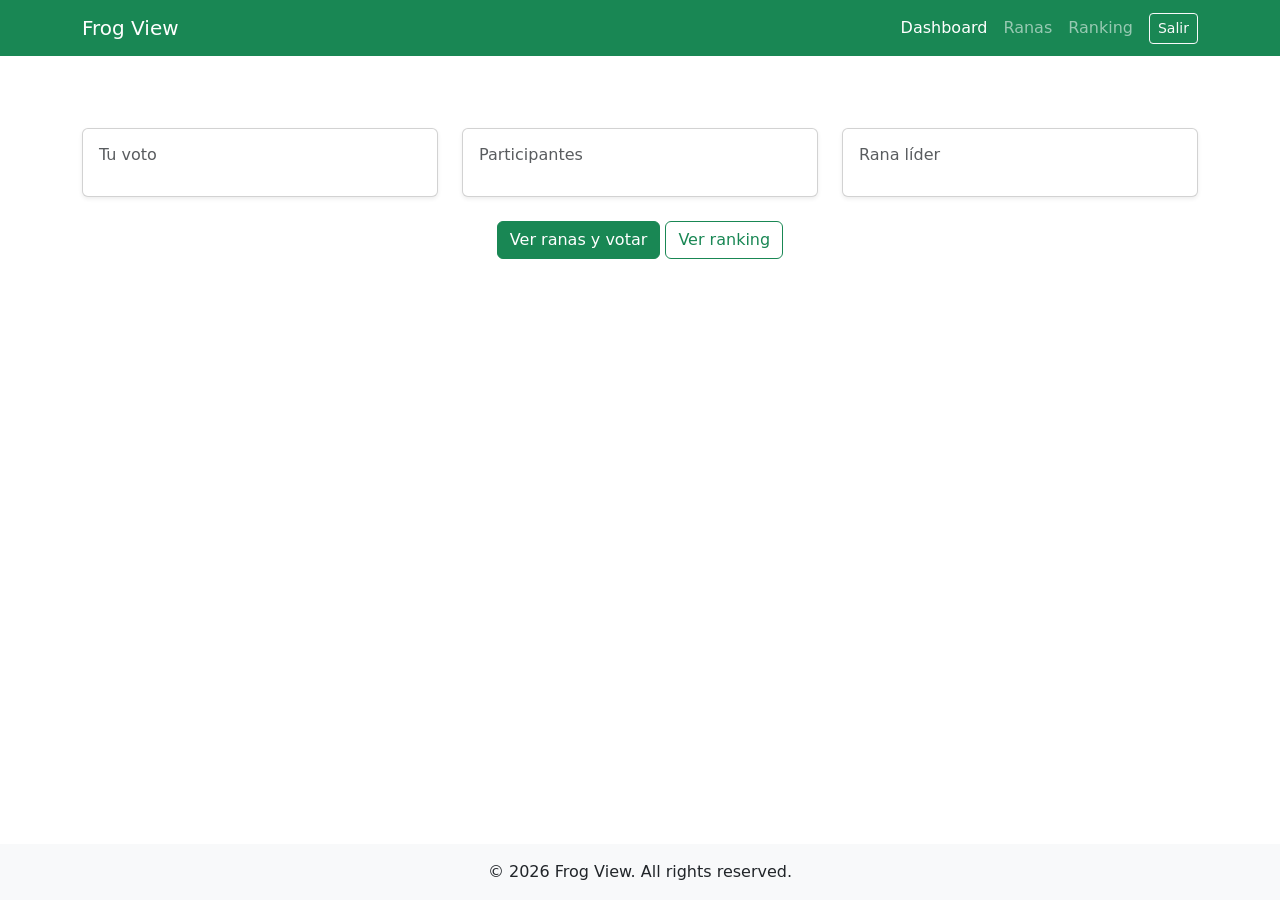
==== Pages/Dashboard.html @ e2ba09e1 "Implementado login y ranking" ====
<!DOCTYPE html>
<html lang="es">
<head>
    <meta charset="UTF-8">
    <meta name="viewport" content="width=device-width, initial-scale=1.0">
    <title>Dashboard | Frog View</title>
    <link href="https://cdn.jsdelivr.net/npm/bootstrap@5.3.3/dist/css/bootstrap.min.css" rel="stylesheet">
    <link href="../Style/style.css" rel="stylesheet">
</head>
<body class="d-flex flex-column min-vh-100">

    <nav class="navbar navbar-expand-lg bg-success navbar-dark">
        <div class="container">
            <a class="navbar-brand" href="Dashboard.html">Frog View</a>
            <ul class="navbar-nav ms-auto align-items-lg-center">
                <li class="nav-item"><a class="nav-link active" href="Dashboard.html">Dashboard</a></li>
                <li class="nav-item"><a class="nav-link" href="Frog.html">Ranas</a></li>
                <li class="nav-item"><a class="nav-link" href="Ranking.html">Ranking</a></li>
                <li class="nav-item"><button class="btn btn-outline-light btn-sm ms-lg-2" onclick="cerrarSesion('../index.html')">Salir</button></li>
            </ul>
        </div>
    </nav>

    <main class="container my-5 flex-grow-1">
        <h1 id="saludo" class="mb-4"></h1>
        <div class="row g-4">
            <div class="col-md-4"><div class="card h-100 shadow-sm"><div class="card-body">
                <h6 class="text-muted">Tu voto</h6><div id="tuVoto"></div>
            </div></div></div>
            <div class="col-md-4"><div class="card h-100 shadow-sm"><div class="card-body">
                <h6 class="text-muted">Participantes</h6><p class="display-6" id="totalUsuarios"></p>
            </div></div></div>
            <div class="col-md-4"><div class="card h-100 shadow-sm"><div class="card-body">
                <h6 class="text-muted">Rana líder</h6><div id="lider"></div>
            </div></div></div>
        </div>
        <div class="text-center mt-4">
            <a href="Frog.html" class="btn btn-success">Ver ranas y votar</a>
            <a href="Ranking.html" class="btn btn-outline-success">Ver ranking</a>
        </div>
    </main>

    <footer class="bg-light py-3">
        <p class="text-center mb-0">© 2026 Frog View. All rights reserved.</p>
    </footer>

    <script src="https://cdn.jsdelivr.net/npm/bootstrap@5.3.3/dist/js/bootstrap.bundle.min.js"></script>
    <script src="../Js/frogs.js"></script>
    <script src="../Js/auth.js"></script>
    <script>
        const u = requerirSesion("../index.html");
        saludo.textContent = "¡Hola, " + u.nametag + "!";
        totalUsuarios.textContent = DB.leer("usuarios", []).length;

        const mio = frogs.find(f => f.id === miVoto());
        tuVoto.innerHTML = mio ? `<strong>${mio.nombre}</strong>` : `<span class="text-muted">Aún no has votado</span>`;

        const conteo = conteoVotos();
        const top = frogs.reduce((a, b) => conteo[b.id] > conteo[a.id] ? b : a);
        lider.innerHTML = conteo[top.id] > 0
            ? `<strong>${top.nombre}</strong><br>${conteo[top.id]} voto(s)`
            : `<span class="text-muted">Aún no hay votos</span>`;
    </script>
</body>
</html>
---- Style/style.css ----
.frog-img {
    height: 220px;
    object-fit: cover;
}
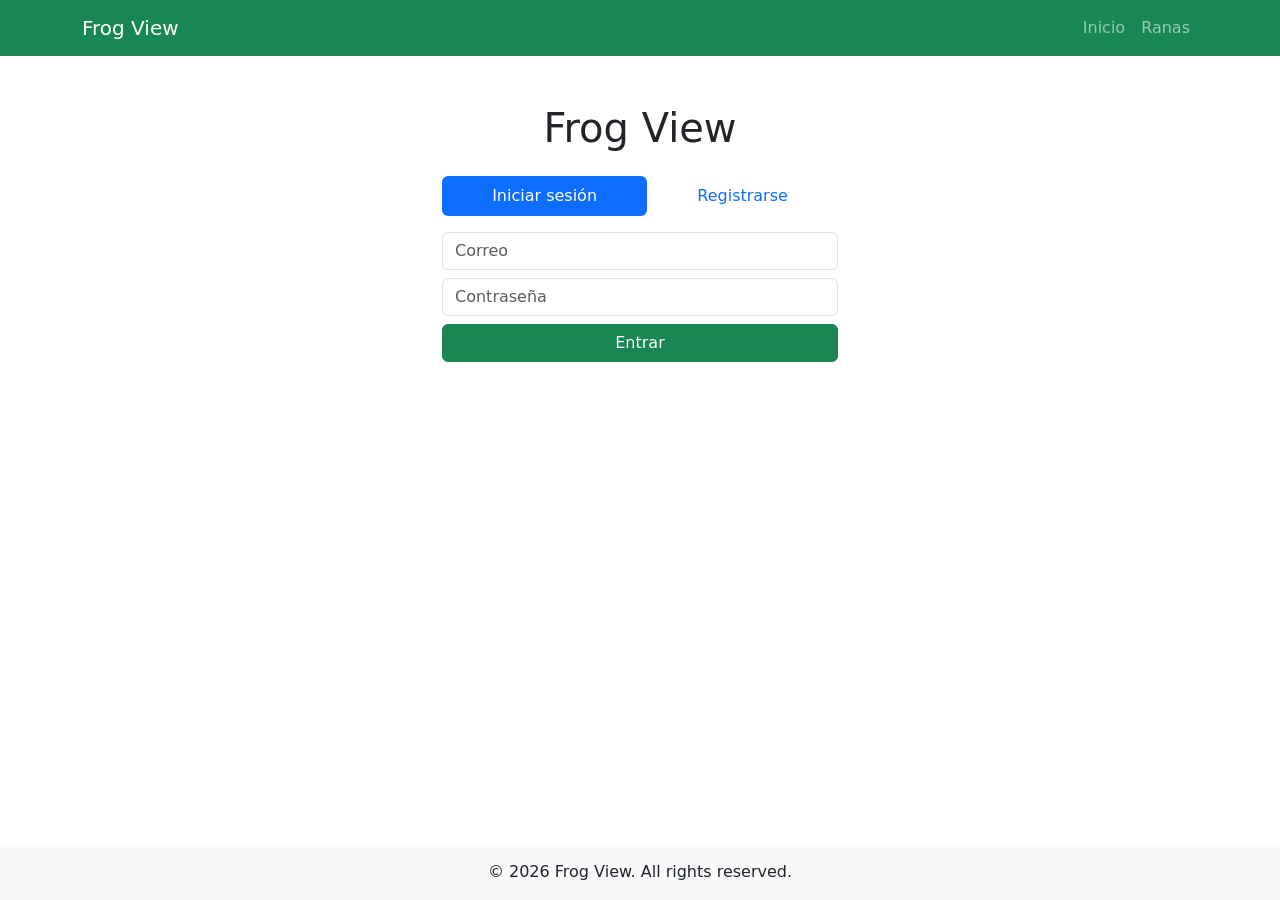
==== commit f14c907c: "Mejora Dashboard" ====
--- a/Pages/Dashboard.html
+++ b/Pages/Dashboard.html
@@ -5,15 +5,16 @@
     <meta name="viewport" content="width=device-width, initial-scale=1.0">
     <title>Dashboard | Frog View</title>
     <link href="https://cdn.jsdelivr.net/npm/bootstrap@5.3.3/dist/css/bootstrap.min.css" rel="stylesheet">
+    <link href="https://cdn.jsdelivr.net/npm/bootstrap-icons@1.11.3/font/bootstrap-icons.min.css" rel="stylesheet">
     <link href="../Style/style.css" rel="stylesheet">
 </head>
-<body class="d-flex flex-column min-vh-100">
+<body class="d-flex flex-column min-vh-100 bg-light">
 
     <nav class="navbar navbar-expand-lg bg-success navbar-dark">
         <div class="container">
             <a class="navbar-brand" href="Dashboard.html">Frog View</a>
             <ul class="navbar-nav ms-auto align-items-lg-center">
-                <li class="nav-item"><a class="nav-link active" href="Dashboard.html">Dashboard</a></li>
+                <li class="nav-item"><a class="nav-link active" href="Dashboard.html">Inicio</a></li>
                 <li class="nav-item"><a class="nav-link" href="Frog.html">Ranas</a></li>
                 <li class="nav-item"><a class="nav-link" href="Ranking.html">Ranking</a></li>
                 <li class="nav-item"><button class="btn btn-outline-light btn-sm ms-lg-2" onclick="cerrarSesion('../index.html')">Salir</button></li>
@@ -21,26 +22,77 @@
         </div>
     </nav>
 
-    <main class="container my-5 flex-grow-1">
-        <h1 id="saludo" class="mb-4"></h1>
-        <div class="row g-4">
-            <div class="col-md-4"><div class="card h-100 shadow-sm"><div class="card-body">
-                <h6 class="text-muted">Tu voto</h6><div id="tuVoto"></div>
-            </div></div></div>
-            <div class="col-md-4"><div class="card h-100 shadow-sm"><div class="card-body">
-                <h6 class="text-muted">Participantes</h6><p class="display-6" id="totalUsuarios"></p>
-            </div></div></div>
-            <div class="col-md-4"><div class="card h-100 shadow-sm"><div class="card-body">
-                <h6 class="text-muted">Rana líder</h6><div id="lider"></div>
-            </div></div></div>
+    <main class="container my-4 flex-grow-1">
+
+        <!-- Banner de bienvenida -->
+        <section class="hero rounded-4 p-4 p-md-5 mb-4 shadow">
+            <h1 class="display-5 fw-bold mb-2">¡Hola, <span id="saludo"></span>!</h1>
+            <p class="lead mb-4">Estas especies de ranas necesitan ayuda. Tu voto decide cuál es la favorita.</p>
+            <a href="Frog.html" class="btn btn-light me-2"><i class="bi bi-hand-thumbs-up-fill"></i> Votar</a>
+            <a href="Ranking.html" class="btn btn-outline-light"><i class="bi bi-bar-chart-fill"></i> Ver ranking</a>
+        </section>
+
+        <!-- Tu voto y rana líder -->
+        <div class="row g-4 mb-4">
+            <div class="col-lg-6">
+                <div class="card h-100 shadow-sm card-hover">
+                    <div class="card-body">
+                        <h6 class="text-muted text-uppercase"><i class="bi bi-heart-fill text-danger"></i> Tu voto</h6>
+                        <div id="tuVoto"></div>
+                    </div>
+                </div>
+            </div>
+            <div class="col-lg-6">
+                <div class="card h-100 shadow-sm card-hover">
+                    <div class="card-body">
+                        <h6 class="text-muted text-uppercase"><i class="bi bi-trophy-fill text-warning"></i> Rana líder</h6>
+                        <div id="lider"></div>
+                    </div>
+                </div>
+            </div>
         </div>
-        <div class="text-center mt-4">
-            <a href="Frog.html" class="btn btn-success">Ver ranas y votar</a>
-            <a href="Ranking.html" class="btn btn-outline-success">Ver ranking</a>
+
+        <!-- Estadísticas -->
+        <div class="row g-4 mb-4">
+            <div class="col-md-4">
+                <div class="card shadow-sm text-center card-hover">
+                    <div class="card-body">
+                        <i class="bi bi-people-fill fs-1 text-success"></i>
+                        <p class="display-6 mb-0" id="totalUsuarios">0</p>
+                        <small class="text-muted">Participantes</small>
+                    </div>
+                </div>
+            </div>
+            <div class="col-md-4">
+                <div class="card shadow-sm text-center card-hover">
+                    <div class="card-body">
+                        <i class="bi bi-check2-square fs-1 text-primary"></i>
+                        <p class="display-6 mb-0" id="totalVotos">0</p>
+                        <small class="text-muted">Votos emitidos</small>
+                    </div>
+                </div>
+            </div>
+            <div class="col-md-4">
+                <div class="card shadow-sm text-center card-hover">
+                    <div class="card-body">
+                        <i class="bi bi-exclamation-triangle-fill fs-1 text-danger"></i>
+                        <p class="display-6 mb-0" id="totalRanas">0</p>
+                        <small class="text-muted">Especies en peligro</small>
+                    </div>
+                </div>
+            </div>
+        </div>
+
+        <!-- Top 3 -->
+        <div class="card shadow-sm">
+            <div class="card-body">
+                <h5 class="mb-3"><i class="bi bi-award-fill text-warning"></i> Top 3 del momento</h5>
+                <div id="top3" class="d-flex flex-column gap-3"></div>
+            </div>
         </div>
     </main>
 
-    <footer class="bg-light py-3">
+    <footer class="bg-white py-3 border-top">
         <p class="text-center mb-0">© 2026 Frog View. All rights reserved.</p>
     </footer>
 
@@ -49,17 +101,80 @@
     <script src="../Js/auth.js"></script>
     <script>
         const u = requerirSesion("../index.html");
-        saludo.textContent = "¡Hola, " + u.nametag + "!";
-        totalUsuarios.textContent = DB.leer("usuarios", []).length;
+        const conteo = conteoVotos();
+        const totalVotos = Object.values(conteo).reduce((a, b) => a + b, 0);
+        const ordenadas = [...frogs].sort((a, b) => conteo[b.id] - conteo[a.id]);
+        const placeholder = "this.src='https://placehold.co/110x110?text=?'";
 
+        // Textos y estadísticas
+        document.getElementById("saludo").textContent = u.nametag;
+        document.getElementById("totalUsuarios").textContent = DB.leer("usuarios", []).length;
+        document.getElementById("totalVotos").textContent = totalVotos;
+        document.getElementById("totalRanas").textContent = frogs.length;
+
+        // Tu voto, con posición en el ranking
         const mio = frogs.find(f => f.id === miVoto());
-        tuVoto.innerHTML = mio ? `<strong>${mio.nombre}</strong>` : `<span class="text-muted">Aún no has votado</span>`;
+        if (mio) {
+            const posicion = 1 + frogs.filter(f => conteo[f.id] > conteo[mio.id]).length;
+            document.getElementById("tuVoto").innerHTML = `
+                <div class="d-flex align-items-center gap-3">
+                    <img src="../Img/${mio.img}" class="dash-img rounded-3" alt="${mio.nombre}" onerror="${placeholder}">
+                    <div>
+                        <h5 class="mb-1">${mio.nombre}</h5>
+                        <p class="fst-italic text-muted mb-2">${mio.cientifico}</p>
+                        <span class="badge bg-success">Va en el lugar ${posicion}</span>
+                        <span class="badge bg-secondary">${conteo[mio.id]} voto${conteo[mio.id] === 1 ? '' : 's'}</span>
+                    </div>
+                </div>`;
+        } else {
+            document.getElementById("tuVoto").innerHTML = `
+                <div class="text-center py-3">
+                    <i class="bi bi-emoji-neutral fs-1 text-muted"></i>
+                    <p class="text-muted mb-2">Aún no has votado</p>
+                    <a href="Frog.html" class="btn btn-sm btn-success">Elegir mi rana</a>
+                </div>`;
+        }
 
-        const conteo = conteoVotos();
-        const top = frogs.reduce((a, b) => conteo[b.id] > conteo[a.id] ? b : a);
-        lider.innerHTML = conteo[top.id] > 0
-            ? `<strong>${top.nombre}</strong><br>${conteo[top.id]} voto(s)`
-            : `<span class="text-muted">Aún no hay votos</span>`;
+        // Rana líder
+        const ganadora = ordenadas[0];
+        if (conteo[ganadora.id] > 0) {
+            document.getElementById("lider").innerHTML = `
+                <div class="d-flex align-items-center gap-3">
+                    <img src="../Img/${ganadora.img}" class="dash-img rounded-3" alt="${ganadora.nombre}" onerror="${placeholder}">
+                    <div>
+                        <h5 class="mb-1">${ganadora.nombre}</h5>
+                        <p class="fst-italic text-muted mb-2">${ganadora.cientifico}</p>
+                        <span class="badge bg-warning text-dark">🥇 ${conteo[ganadora.id]} voto${conteo[ganadora.id] === 1 ? '' : 's'}</span>
+                    </div>
+                </div>`;
+        } else {
+            document.getElementById("lider").innerHTML = `
+                <div class="text-center py-3">
+                    <i class="bi bi-hourglass-split fs-1 text-muted"></i>
+                    <p class="text-muted mb-0">Aún no hay votos</p>
+                </div>`;
+        }
+
+        // Top 3 con barras
+        const medallas = ["🥇", "🥈", "🥉"];
+        const top3 = document.getElementById("top3");
+        if (totalVotos === 0) {
+            top3.innerHTML = `<p class="text-muted mb-0">Cuando haya votos, aquí aparecerán las tres favoritas.</p>`;
+        } else {
+            ordenadas.slice(0, 3).forEach((r, i) => {
+                const pct = Math.round((conteo[r.id] / totalVotos) * 100);
+                top3.insertAdjacentHTML("beforeend", `
+                    <div>
+                        <div class="d-flex justify-content-between">
+                            <span>${medallas[i]} ${r.nombre}</span>
+                            <small class="text-muted">${conteo[r.id]} voto${conteo[r.id] === 1 ? '' : 's'} (${pct}%)</small>
+                        </div>
+                        <div class="progress" style="height: 10px;">
+                            <div class="progress-bar bg-success" style="width: ${pct}%"></div>
+                        </div>
+                    </div>`);
+            });
+        }
     </script>
 </body>
 </html>
--- a/Style/style.css
+++ b/Style/style.css
@@ -1,4 +1,23 @@
 .frog-img {
     height: 220px;
     object-fit: cover;
+}
+
+.hero {
+    background: linear-gradient(135deg, #198754, #0f5132);
+    color: #fff;
+}
+
+.card-hover {
+    transition: transform .2s, box-shadow .2s;
+}
+.card-hover:hover {
+    transform: translateY(-4px);
+    box-shadow: 0 .5rem 1rem rgba(0, 0, 0, .15) !important;
+}
+
+.dash-img {
+    width: 110px;
+    height: 110px;
+    object-fit: cover;
 }
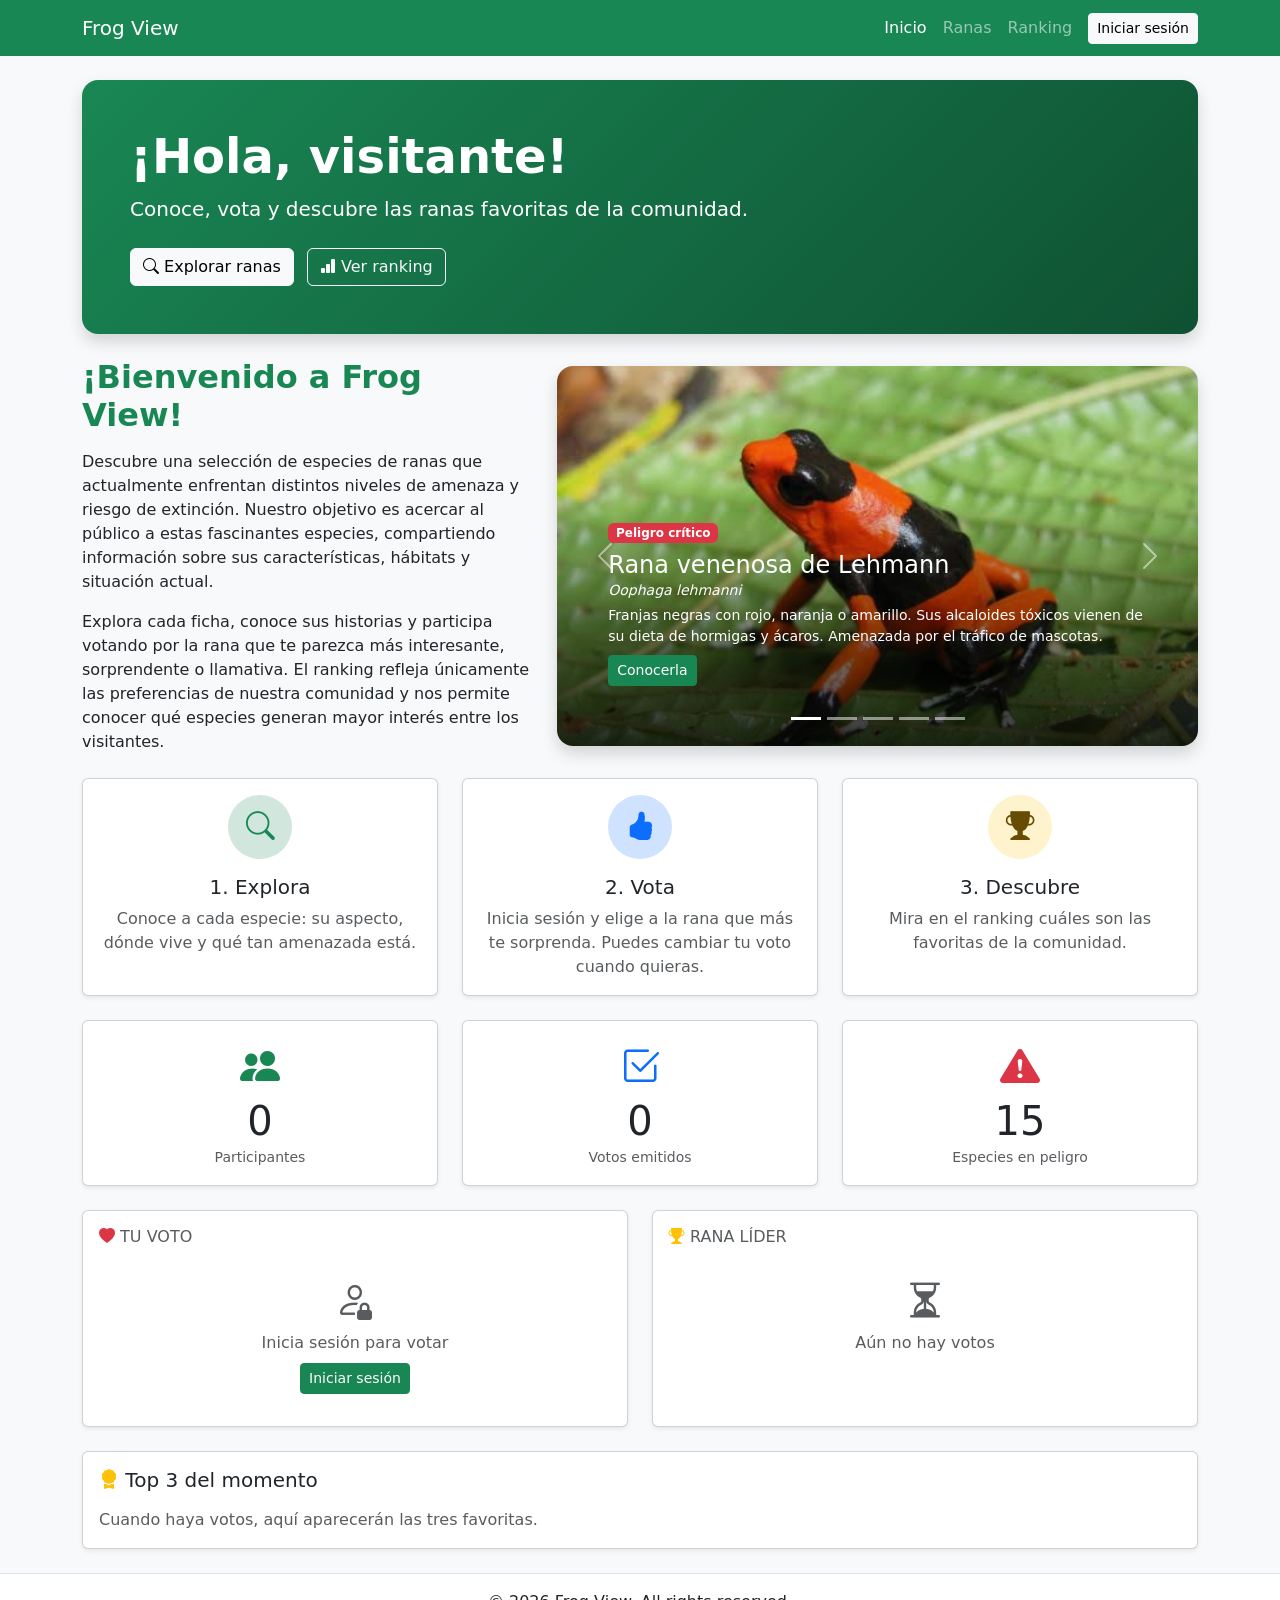
==== commit b50701b0: "Mejoras Dashboard y entrada de publico sin sesion" ====
--- a/Pages/Dashboard.html
+++ b/Pages/Dashboard.html
@@ -17,20 +17,105 @@
                 <li class="nav-item"><a class="nav-link active" href="Dashboard.html">Inicio</a></li>
                 <li class="nav-item"><a class="nav-link" href="Frog.html">Ranas</a></li>
                 <li class="nav-item"><a class="nav-link" href="Ranking.html">Ranking</a></li>
-                <li class="nav-item"><button class="btn btn-outline-light btn-sm ms-lg-2" onclick="cerrarSesion('../index.html')">Salir</button></li>
+                <li class="nav-item" id="navSesion"></li>
             </ul>
         </div>
     </nav>
 
     <main class="container my-4 flex-grow-1">
 
-        <!-- Banner de bienvenida -->
+        <!-- Banner -->
         <section class="hero rounded-4 p-4 p-md-5 mb-4 shadow">
             <h1 class="display-5 fw-bold mb-2">¡Hola, <span id="saludo"></span>!</h1>
-            <p class="lead mb-4">Estas especies de ranas necesitan ayuda. Tu voto decide cuál es la favorita.</p>
-            <a href="Frog.html" class="btn btn-light me-2"><i class="bi bi-hand-thumbs-up-fill"></i> Votar</a>
+            <p class="lead mb-4">Conoce, vota y descubre las ranas favoritas de la comunidad.</p>
+            <a id="btnPrincipal" href="Frog.html" class="btn btn-light me-2"></a>
             <a href="Ranking.html" class="btn btn-outline-light"><i class="bi bi-bar-chart-fill"></i> Ver ranking</a>
         </section>
+
+        <!-- Presentación + carrusel -->
+        <section class="row g-4 align-items-center mb-4">
+            <div class="col-lg-5">
+                <h2 class="fw-bold text-success mb-3">¡Bienvenido a Frog View!</h2>
+                <p>Descubre una selección de especies de ranas que actualmente enfrentan distintos niveles de amenaza y riesgo de extinción. Nuestro objetivo es acercar al público a estas fascinantes especies, compartiendo información sobre sus características, hábitats y situación actual.</p>
+                <p class="mb-0">Explora cada ficha, conoce sus historias y participa votando por la rana que te parezca más interesante, sorprendente o llamativa. El ranking refleja únicamente las preferencias de nuestra comunidad y nos permite conocer qué especies generan mayor interés entre los visitantes.</p>
+            </div>
+            <div class="col-lg-7">
+                <div id="carruselRanas" class="carousel slide shadow rounded-4 overflow-hidden">
+                    <div class="carousel-indicators" id="carruselIndicadores"></div>
+                    <div class="carousel-inner" id="carruselItems"></div>
+                    <button class="carousel-control-prev" type="button" data-bs-target="#carruselRanas" data-bs-slide="prev">
+                        <span class="carousel-control-prev-icon" aria-hidden="true"></span>
+                        <span class="visually-hidden">Anterior</span>
+                    </button>
+                    <button class="carousel-control-next" type="button" data-bs-target="#carruselRanas" data-bs-slide="next">
+                        <span class="carousel-control-next-icon" aria-hidden="true"></span>
+                        <span class="visually-hidden">Siguiente</span>
+                    </button>
+                </div>
+            </div>
+        </section>
+
+        <!-- Cómo funciona -->
+        <section class="row g-4 mb-4 text-center">
+            <div class="col-md-4">
+                <div class="card h-100 shadow-sm card-hover">
+                    <div class="card-body">
+                        <span class="paso-icono bg-success-subtle text-success mb-3"><i class="bi bi-search"></i></span>
+                        <h5>1. Explora</h5>
+                        <p class="text-muted mb-0">Conoce a cada especie: su aspecto, dónde vive y qué tan amenazada está.</p>
+                    </div>
+                </div>
+            </div>
+            <div class="col-md-4">
+                <div class="card h-100 shadow-sm card-hover">
+                    <div class="card-body">
+                        <span class="paso-icono bg-primary-subtle text-primary mb-3"><i class="bi bi-hand-thumbs-up-fill"></i></span>
+                        <h5>2. Vota</h5>
+                        <p class="text-muted mb-0">Inicia sesión y elige a la rana que más te sorprenda. Puedes cambiar tu voto cuando quieras.</p>
+                    </div>
+                </div>
+            </div>
+            <div class="col-md-4">
+                <div class="card h-100 shadow-sm card-hover">
+                    <div class="card-body">
+                        <span class="paso-icono bg-warning-subtle text-warning-emphasis mb-3"><i class="bi bi-trophy-fill"></i></span>
+                        <h5>3. Descubre</h5>
+                        <p class="text-muted mb-0">Mira en el ranking cuáles son las favoritas de la comunidad.</p>
+                    </div>
+                </div>
+            </div>
+        </section>
+
+        <!-- Estadísticas -->
+        <div class="row g-4 mb-4">
+            <div class="col-md-4">
+                <div class="card shadow-sm text-center card-hover">
+                    <div class="card-body">
+                        <i class="bi bi-people-fill fs-1 text-success"></i>
+                        <p class="display-6 mb-0" id="totalUsuarios">0</p>
+                        <small class="text-muted">Participantes</small>
+                    </div>
+                </div>
+            </div>
+            <div class="col-md-4">
+                <div class="card shadow-sm text-center card-hover">
+                    <div class="card-body">
+                        <i class="bi bi-check2-square fs-1 text-primary"></i>
+                        <p class="display-6 mb-0" id="totalVotos">0</p>
+                        <small class="text-muted">Votos emitidos</small>
+                    </div>
+                </div>
+            </div>
+            <div class="col-md-4">
+                <div class="card shadow-sm text-center card-hover">
+                    <div class="card-body">
+                        <i class="bi bi-exclamation-triangle-fill fs-1 text-danger"></i>
+                        <p class="display-6 mb-0" id="totalRanas">0</p>
+                        <small class="text-muted">Especies en peligro</small>
+                    </div>
+                </div>
+            </div>
+        </div>
 
         <!-- Tu voto y rana líder -->
         <div class="row g-4 mb-4">
@@ -47,37 +132,6 @@
                     <div class="card-body">
                         <h6 class="text-muted text-uppercase"><i class="bi bi-trophy-fill text-warning"></i> Rana líder</h6>
                         <div id="lider"></div>
-                    </div>
-                </div>
-            </div>
-        </div>
-
-        <!-- Estadísticas -->
-        <div class="row g-4 mb-4">
-            <div class="col-md-4">
-                <div class="card shadow-sm text-center card-hover">
-                    <div class="card-body">
-                        <i class="bi bi-people-fill fs-1 text-success"></i>
-                        <p class="display-6 mb-0" id="totalUsuarios">0</p>
-                        <small class="text-muted">Participantes</small>
-                    </div>
-                </div>
-            </div>
-            <div class="col-md-4">
-                <div class="card shadow-sm text-center card-hover">
-                    <div class="card-body">
-                        <i class="bi bi-check2-square fs-1 text-primary"></i>
-                        <p class="display-6 mb-0" id="totalVotos">0</p>
-                        <small class="text-muted">Votos emitidos</small>
-                    </div>
-                </div>
-            </div>
-            <div class="col-md-4">
-                <div class="card shadow-sm text-center card-hover">
-                    <div class="card-body">
-                        <i class="bi bi-exclamation-triangle-fill fs-1 text-danger"></i>
-                        <p class="display-6 mb-0" id="totalRanas">0</p>
-                        <small class="text-muted">Especies en peligro</small>
                     </div>
                 </div>
             </div>
@@ -100,21 +154,75 @@
     <script src="../Js/frogs.js"></script>
     <script src="../Js/auth.js"></script>
     <script>
-        const u = requerirSesion("../index.html");
+        pintarBotonSesion("navSesion", "../index.html");
+
+        const u = usuarioActual();   // puede ser null (visitante)
         const conteo = conteoVotos();
         const totalVotos = Object.values(conteo).reduce((a, b) => a + b, 0);
         const ordenadas = [...frogs].sort((a, b) => conteo[b.id] - conteo[a.id]);
         const placeholder = "this.src='https://placehold.co/110x110?text=?'";
 
-        // Textos y estadísticas
-        document.getElementById("saludo").textContent = u.nametag;
-        document.getElementById("totalUsuarios").textContent = DB.leer("usuarios", []).length;
-        document.getElementById("totalVotos").textContent = totalVotos;
-        document.getElementById("totalRanas").textContent = frogs.length;
+        // Números que suben animados
+        function contar(id, meta) {
+            const el = document.getElementById(id);
+            if (meta === 0) { el.textContent = 0; return; }
+            const duracion = 900, inicio = performance.now();
+            function paso(ahora) {
+                const t = Math.min((ahora - inicio) / duracion, 1);
+                el.textContent = Math.round(meta * t);
+                if (t < 1) requestAnimationFrame(paso);
+            }
+            requestAnimationFrame(paso);
+        }
+
+        // Banner: saludo y botón principal según el usuario
+        document.getElementById("saludo").textContent = u ? u.nametag : "visitante";
+        document.getElementById("btnPrincipal").innerHTML = u
+            ? '<i class="bi bi-hand-thumbs-up-fill"></i> Votar'
+            : '<i class="bi bi-search"></i> Explorar ranas';
+
+        // Estadísticas
+        contar("totalUsuarios", DB.leer("usuarios", []).length);
+        contar("totalVotos", totalVotos);
+        contar("totalRanas", frogs.length);
+
+        // Carrusel con ranas al azar
+        const destacadas = [...frogs].sort(() => Math.random() - 0.5).slice(0, 5);
+        const indicadores = document.getElementById("carruselIndicadores");
+        const items = document.getElementById("carruselItems");
+
+        destacadas.forEach((r, i) => {
+            const e = estados[r.estado];
+            const activo = i === 0 ? "active" : "";
+            indicadores.insertAdjacentHTML("beforeend", `
+                <button type="button" data-bs-target="#carruselRanas" data-bs-slide-to="${i}"
+                        class="${activo}" aria-label="Rana ${i + 1}"></button>`);
+            items.insertAdjacentHTML("beforeend", `
+                <div class="carousel-item frog-slide ${activo}">
+                    <img src="../Img/${r.img}" alt="${r.nombre}"
+                         onerror="this.src='https://placehold.co/800x380?text=Imagen+no+disponible'">
+                    <div class="carousel-caption">
+                        <span class="badge ${e.clase} mb-2">${e.texto}</span>
+                        <h4 class="mb-0">${r.nombre}</h4>
+                        <p class="fst-italic small mb-1">${r.cientifico}</p>
+                        <p class="frog-desc small mb-2">${r.desc}</p>
+                        <a href="Frog.html" class="btn btn-success btn-sm">Conocerla</a>
+                    </div>
+                </div>`);
+        });
+
+        new bootstrap.Carousel("#carruselRanas", { interval: 4500, ride: "carousel" });
 
         // Tu voto, con posición en el ranking
         const mio = frogs.find(f => f.id === miVoto());
-        if (mio) {
+        if (!u) {
+            document.getElementById("tuVoto").innerHTML = `
+                <div class="text-center py-3">
+                    <i class="bi bi-person-lock fs-1 text-muted"></i>
+                    <p class="text-muted mb-2">Inicia sesión para votar</p>
+                    <a href="../index.html" class="btn btn-sm btn-success">Iniciar sesión</a>
+                </div>`;
+        } else if (mio) {
             const posicion = 1 + frogs.filter(f => conteo[f.id] > conteo[mio.id]).length;
             document.getElementById("tuVoto").innerHTML = `
                 <div class="d-flex align-items-center gap-3">
--- a/Style/style.css
+++ b/Style/style.css
@@ -20,4 +20,49 @@
     width: 110px;
     height: 110px;
     object-fit: cover;
+}
+
+/* ---- Carrusel de ranas (Dashboard) ---- */
+.frog-slide { position: relative; }
+.frog-slide img { width: 100%; height: 380px; object-fit: cover; }
+.frog-slide::after {
+    content: "";
+    position: absolute;
+    inset: 0;
+    background: linear-gradient(to top, rgba(0, 0, 0, .8), rgba(0, 0, 0, .05) 65%);
+    pointer-events: none;
+}
+.frog-slide .carousel-caption {
+    z-index: 2;
+    left: 8%;
+    right: 8%;
+    bottom: 2.5rem;
+    text-align: left;
+}
+.frog-slide .frog-desc {
+    display: -webkit-box;
+    -webkit-line-clamp: 2;
+    -webkit-box-orient: vertical;
+    overflow: hidden;
+}
+
+/* ---- Pasos "¿Cómo funciona?" ---- */
+.paso-icono {
+    width: 64px;
+    height: 64px;
+    border-radius: 50%;
+    display: inline-flex;
+    align-items: center;
+    justify-content: center;
+    font-size: 1.8rem;
+}
+
+@media (max-width: 576px) {
+    .frog-slide img { height: 300px; }
+}
+
+.carousel-control-prev,
+.carousel-control-next,
+.carousel-indicators {
+    z-index: 3;
 }
